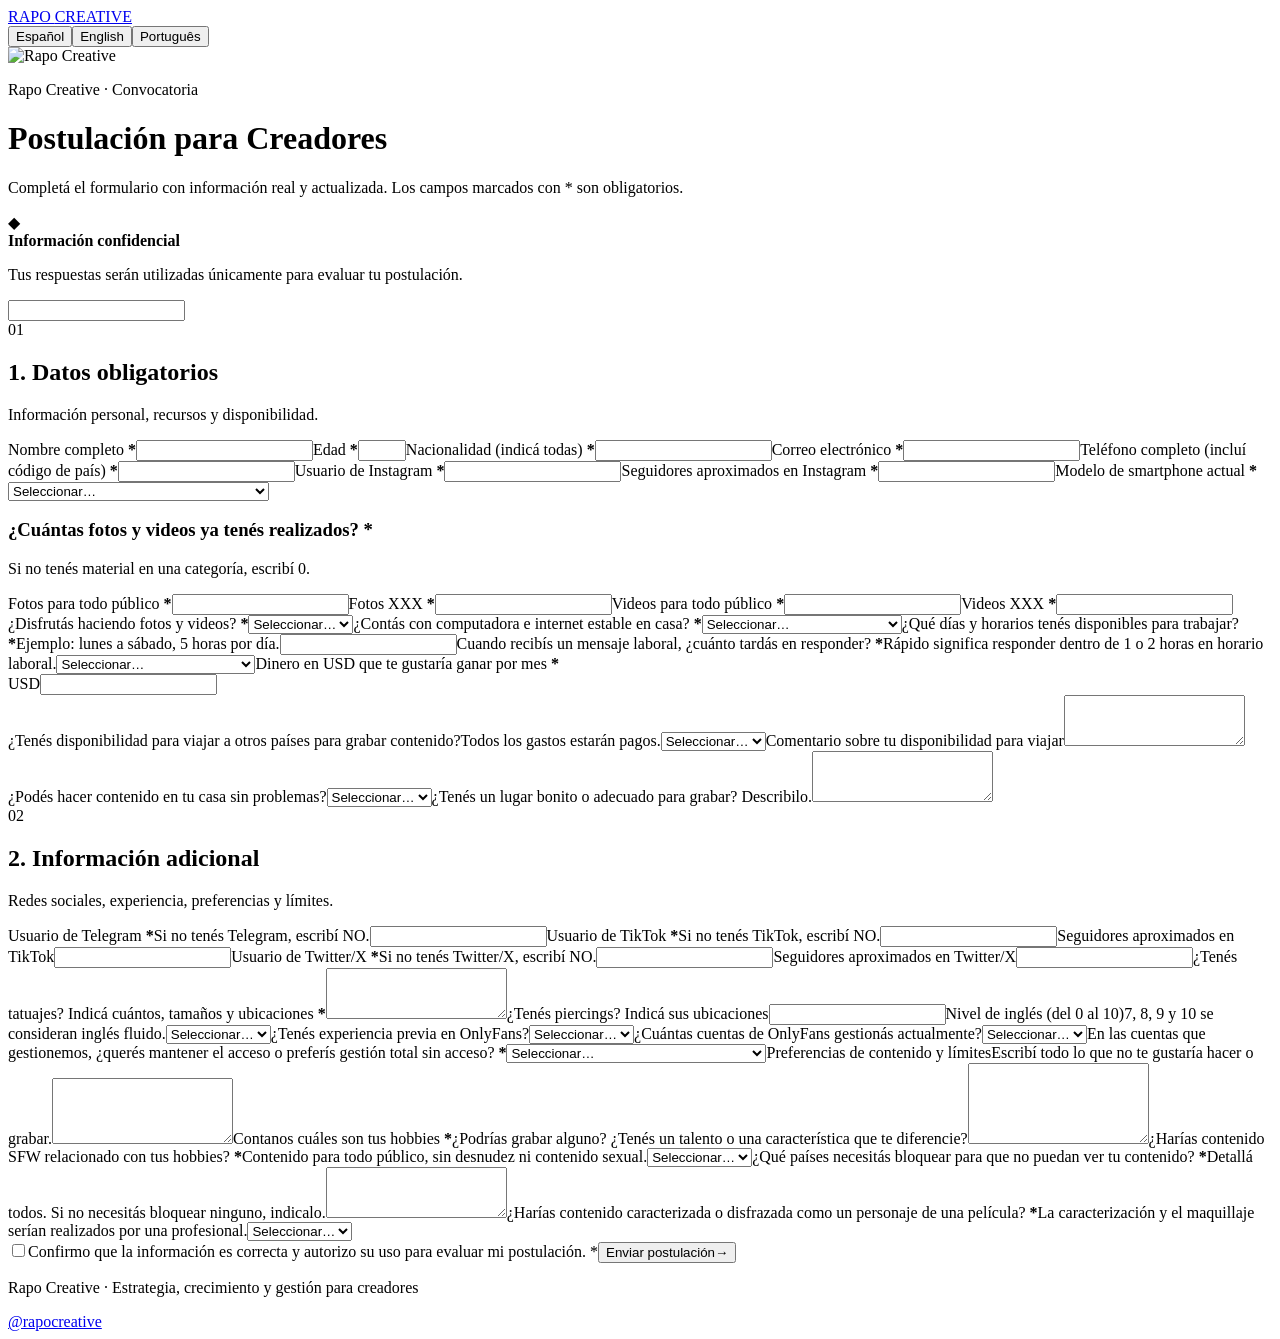
==== original-source.html @ a183f211 "Capture original form source" ====
<!DOCTYPE html><html lang="es"><head><meta charSet="utf-8"/><meta name="viewport" content="width=device-width, initial-scale=1"/><link rel="preload" as="image" href="/assets/rapo-creative-logo.png"/><link rel="stylesheet" href="/assets/index-D8FsfUHh.css" data-rsc-css-href="/assets/index-D8FsfUHh.css" data-precedence="vite-rsc/importer-resources"/><link rel="modulepreload" href="/assets/layout-segment-context-DmSmrq-c.js" crossorigin=""/><link rel="modulepreload" href="/assets/rolldown-runtime-S-ySWqyJ.js" crossorigin=""/><link rel="modulepreload" href="/assets/index-DpbpyHqc.js" crossorigin=""/><link rel="modulepreload" href="/assets/framework-CXnKph_e.js" crossorigin=""/><link rel="modulepreload" href="/assets/rapo-application-form-CdAP70Q3.js" crossorigin=""/><title>Rapo Creative — Formulario de postulación</title><meta name="description" content="Formulario de postulación para creadores de Rapo Creative."/><meta property="og:title" content="Rapo Creative — Postulación para Creadores"/><meta property="og:description" content="Completá tu postulación para trabajar con Rapo Creative."/><meta property="og:type" content="website"/><meta property="og:image" content="https://rapo-creative-formulario-2.tucenkiconstruccione.chatgpt.site/og.png"/><meta property="og:image:width" content="1731"/><meta property="og:image:height" content="909"/><meta property="og:image:alt" content="Rapo Creative — Postulación para Creadores"/><meta name="twitter:card" content="summary_large_image"/><meta name="twitter:title" content="Rapo Creative — Postulación para Creadores"/><meta name="twitter:description" content="Completá tu postulación para trabajar con Rapo Creative."/><meta name="twitter:image" content="https://rapo-creative-formulario-2.tucenkiconstruccione.chatgpt.site/og.png"/><link rel="shortcut icon" href="https://rapo-creative-formulario-2.tucenkiconstruccione.chatgpt.site/assets/rapo-creative-logo.png"/><link rel="icon" href="https://rapo-creative-formulario-2.tucenkiconstruccione.chatgpt.site/assets/rapo-creative-logo.png"/><script>self.__VINEXT_RSC_PARAMS__={}</script><script>self.__VINEXT_RSC_NAV__={"pathname":"/","searchParams":[]}</script><link rel="modulepreload" href="/assets/index-DpbpyHqc.js" />
</head><body class="antialiased"><main><header class="hero"><div class="hero__glow"></div><nav class="topbar"><a href="#formulario" class="brand-mini">RAPO <span>CREATIVE</span></a><div class="language-switcher"><button type="button" class="is-active">Español</button><button type="button" class="">English</button><button type="button" class="">Português</button></div></nav><div class="hero__content"><img src="/assets/rapo-creative-logo.png" alt="Rapo Creative" class="hero__logo"/><div><p class="eyebrow">Rapo Creative · Convocatoria</p><h1>Postulación para Creadores</h1><p class="hero__intro">Completá el formulario con información real y actualizada. Los campos marcados con * son obligatorios.</p></div></div></header><section class="form-shell" id="formulario"><aside class="privacy-note"><span>◆</span><div><strong>Información confidencial</strong><p>Tus respuestas serán utilizadas únicamente para evaluar tu postulación.</p></div></aside><form class="application-form"><input class="honeypot" tabindex="-1" autoComplete="off" name="website"/><section class="form-section"><div class="section-heading"><span>01</span><div><h2>1. Datos obligatorios</h2><p>Información personal, recursos y disponibilidad.</p></div></div><div class="field-grid"><label class="field"><span class="field__label">Nombre completo<b> *</b></span><input class="control" required="" autoComplete="name" name="Nombre"/></label><label class="field"><span class="field__label">Edad<b> *</b></span><input class="control" type="number" min="18" max="99" required="" name="Edad"/></label><label class="field"><span class="field__label">Nacionalidad (indicá todas)<b> *</b></span><input class="control" required="" name="Nacionalidad"/></label><label class="field"><span class="field__label">Correo electrónico<b> *</b></span><input class="control" type="email" required="" autoComplete="email" name="Email"/></label><label class="field"><span class="field__label">Teléfono completo (incluí código de país)<b> *</b></span><input class="control" type="tel" required="" autoComplete="tel" name="Telefono"/></label><label class="field"><span class="field__label">Usuario de Instagram<b> *</b></span><input class="control" required="" name="Instagram"/></label><label class="field"><span class="field__label">Seguidores aproximados en Instagram<b> *</b></span><input class="control" type="number" min="0" required="" name="Seguidores_Instagram"/></label><label class="field"><span class="field__label">Modelo de smartphone actual<b> *</b></span><select class="control" name="Modelo_Smartphone" required=""><option value="" selected="">Seleccionar…</option><option>iPhone 17 Pro Max</option><option>iPhone 17 Pro</option><option>iPhone 17 Plus</option><option>iPhone 17</option><option>iPhone 16 Pro Max</option><option>iPhone 16 Pro</option><option>iPhone 16 Plus</option><option>iPhone 16</option><option>iPhone 15 Pro Max</option><option>iPhone 15 Pro</option><option>iPhone 15 Plus</option><option>iPhone 15</option><option>iPhone 14 Pro Max</option><option>iPhone 14 Pro</option><option>iPhone 14 Plus</option><option>iPhone 14</option><option>iPhone 13 Pro Max</option><option>iPhone 13 Pro</option><option>iPhone 13</option><option>iPhone 12 Pro Max</option><option>iPhone 12 Pro</option><option>iPhone 12</option><option>iPhone 11 Pro Max</option><option>iPhone 11 Pro</option><option>iPhone 11</option><option>Samsung Galaxy S20 / S20+ / S20 Ultra</option><option>Samsung Galaxy S21 / S21+ / S21 Ultra</option><option>Samsung Galaxy S22 / S22+ / S22 Ultra</option><option>Samsung Galaxy S23 / S23+ / S23 Ultra</option><option>Samsung Galaxy S24 / S24+ / S24 Ultra</option><option>Xiaomi Mi 11 / 11T / Pro / Ultra</option><option>Xiaomi 12 / 12T / Pro / Ultra</option><option>Xiaomi 13 / 13T / Pro / Ultra</option><option>Xiaomi 14 / Pro / Ultra</option><option>Redmi Note 10 / 11 / 12 / 13 Series</option><option>Poco F3 / F4 / F5 / F6 Series</option><option value="Otros">Otros (especificar)</option></select></label></div><div class="subsection"><h3>¿Cuántas fotos y videos ya tenés realizados?<!-- --> *</h3><p>Si no tenés material en una categoría, escribí 0.</p><div class="count-grid"><label class="field"><span class="field__label">Fotos para todo público<b> *</b></span><input class="control" type="number" min="0" required="" name="Fotos_SFW"/></label><label class="field"><span class="field__label">Fotos XXX<b> *</b></span><input class="control" type="number" min="0" required="" name="Fotos_XXX"/></label><label class="field"><span class="field__label">Videos para todo público<b> *</b></span><input class="control" type="number" min="0" required="" name="Videos_SFW"/></label><label class="field"><span class="field__label">Videos XXX<b> *</b></span><input class="control" type="number" min="0" required="" name="Videos_XXX"/></label></div></div><div class="field-grid"><label class="field"><span class="field__label">¿Disfrutás haciendo fotos y videos?<b> *</b></span><select class="control" name="Disfruta_Fotos_Videos" required=""><option value="">Seleccionar…</option><option value="Si">Sí</option><option value="No">No</option></select></label><label class="field"><span class="field__label">¿Contás con computadora e internet estable en casa?<b> *</b></span><select class="control" name="PC_Internet" required=""><option value="">Seleccionar…</option><option value="Tengo solo Computadora">Tengo solo computadora</option><option value="Tengo solo Internet">Tengo solo internet</option><option value="Tengo ambos">Tengo computadora e internet</option></select></label><label class="field field--wide"><span class="field__label">¿Qué días y horarios tenés disponibles para trabajar?<b> *</b></span><span class="field__hint">Ejemplo: lunes a sábado, 5 horas por día.</span><input class="control" required="" name="Disponibilidad_Dias_Horarios"/></label><label class="field field--wide"><span class="field__label">Cuando recibís un mensaje laboral, ¿cuánto tardás en responder?<b> *</b></span><span class="field__hint">Rápido significa responder dentro de 1 o 2 horas en horario laboral.</span><select class="control" name="Velocidad_Respuesta_Laboral" required=""><option value="">Seleccionar…</option><option value="Rapido">Rápido, dentro de 1 o 2 horas</option><option value="Algunas horas">A veces tardo algunas horas</option><option value="Tardo bastante">Suelo tardar bastante</option></select></label><label class="field"><span class="field__label">Dinero en USD que te gustaría ganar por mes<b> *</b></span><div class="money-control"><span>USD</span><input type="number" min="0" required="" name="Dinero_Pretendido_USD"/></div></label><label class="field"><span class="field__label">¿Tenés disponibilidad para viajar a otros países para grabar contenido?</span><span class="field__hint">Todos los gastos estarán pagos.</span><select class="control" name="Puede_Viajar"><option value="">Seleccionar…</option><option value="Si">Sí</option><option value="No">No</option></select></label><label class="field field--wide"><span class="field__label">Comentario sobre tu disponibilidad para viajar</span><textarea class="control control--textarea" name="Comentario_Viaje" rows="3"></textarea></label><label class="field"><span class="field__label">¿Podés hacer contenido en tu casa sin problemas?</span><select class="control" name="Contenido_En_Casa"><option value="">Seleccionar…</option><option value="Si">Sí</option><option value="No">No</option></select></label><label class="field field--wide"><span class="field__label">¿Tenés un lugar bonito o adecuado para grabar? Describilo.</span><textarea class="control control--textarea" name="Lugar_Grabacion" rows="3"></textarea></label></div></section><section class="form-section"><div class="section-heading"><span>02</span><div><h2>2. Información adicional</h2><p>Redes sociales, experiencia, preferencias y límites.</p></div></div><div class="field-grid"><label class="field"><span class="field__label">Usuario de Telegram<b> *</b></span><span class="field__hint">Si no tenés Telegram, escribí NO.</span><input class="control" required="" name="Telegram"/></label><label class="field"><span class="field__label">Usuario de TikTok<b> *</b></span><span class="field__hint">Si no tenés TikTok, escribí NO.</span><input class="control" required="" name="TikTok"/></label><label class="field"><span class="field__label">Seguidores aproximados en TikTok</span><input class="control" type="number" min="0" name="Seguidores_TikTok"/></label><label class="field"><span class="field__label">Usuario de Twitter/X<b> *</b></span><span class="field__hint">Si no tenés Twitter/X, escribí NO.</span><input class="control" required="" name="Twitter"/></label><label class="field"><span class="field__label">Seguidores aproximados en Twitter/X</span><input class="control" type="number" min="0" name="Seguidores_X"/></label><label class="field field--wide"><span class="field__label">¿Tenés tatuajes? Indicá cuántos, tamaños y ubicaciones<b> *</b></span><textarea class="control control--textarea" name="Tatuajes" rows="3" required=""></textarea></label><label class="field"><span class="field__label">¿Tenés piercings? Indicá sus ubicaciones</span><input class="control" name="Piercings"/></label><label class="field"><span class="field__label">Nivel de inglés (del 0 al 10)</span><span class="field__hint">7, 8, 9 y 10 se consideran inglés fluido.</span><select class="control" name="Nivel_Ingles"><option value="">Seleccionar…</option><option value="0">0</option><option value="1">1</option><option value="2">2</option><option value="3">3</option><option value="4">4</option><option value="5">5</option><option value="6">6</option><option value="7">7</option><option value="8">8</option><option value="9">9</option><option value="10">10</option></select></label><label class="field"><span class="field__label">¿Tenés experiencia previa en OnlyFans?</span><select class="control" name="Experiencia_OF"><option value="" selected="">Seleccionar…</option><option value="Si">Sí</option><option value="No">No</option></select></label><label class="field"><span class="field__label">¿Cuántas cuentas de OnlyFans gestionás actualmente?</span><select class="control" name="Cuentas_OF_Gestionadas"><option value="" selected="">Seleccionar…</option><option value="0">0</option><option value="1">1</option><option value="2">2</option><option value="3">3</option></select></label><label class="field field--wide"><span class="field__label">En las cuentas que gestionemos, ¿querés mantener el acceso o preferís gestión total sin acceso?<b> *</b></span><select class="control" name="Acceso_Cuentas_OF" required=""><option value="">Seleccionar…</option><option value="Mantener acceso">Quiero mantener el acceso</option><option value="Gestion total sin acceso">Prefiero gestión total sin acceso para mí</option></select></label><label class="field field--wide"><span class="field__label">Preferencias de contenido y límites</span><span class="field__hint">Escribí todo lo que no te gustaría hacer o grabar.</span><textarea class="control control--textarea" name="Preferencias_Limites" rows="4"></textarea></label><label class="field field--wide"><span class="field__label">Contanos cuáles son tus hobbies<b> *</b></span><span class="field__hint">¿Podrías grabar alguno? ¿Tenés un talento o una característica que te diferencie?</span><textarea class="control control--textarea" name="Hobbies" rows="5" required=""></textarea></label><label class="field"><span class="field__label">¿Harías contenido SFW relacionado con tus hobbies?<b> *</b></span><span class="field__hint">Contenido para todo público, sin desnudez ni contenido sexual.</span><select class="control" name="Contenido_SFW_Hobbies" required=""><option value="">Seleccionar…</option><option value="Si">Sí</option><option value="No">No</option></select></label><label class="field field--wide"><span class="field__label">¿Qué países necesitás bloquear para que no puedan ver tu contenido?<b> *</b></span><span class="field__hint">Detallá todos. Si no necesitás bloquear ninguno, indicalo.</span><textarea class="control control--textarea" name="Paises_Bloqueo" rows="3" required=""></textarea></label><label class="field field--wide"><span class="field__label">¿Harías contenido caracterizada o disfrazada como un personaje de una película?<b> *</b></span><span class="field__hint">La caracterización y el maquillaje serían realizados por una profesional.</span><select class="control" name="Acepta_Caracterizacion" required=""><option value="">Seleccionar…</option><option value="Si">Sí</option><option value="No">No</option></select></label></div></section><label class="consent"><input type="checkbox" required="" name="Consentimiento" value="Si"/><span>Confirmo que la información es correcta y autorizo su uso para evaluar mi postulación.<!-- --> *</span></label><button class="submit-button" type="submit"><span>Enviar postulación</span><span>→</span></button></form></section><footer><p>Rapo Creative · Estrategia, crecimiento y gestión para creadores</p><a href="https://www.instagram.com/rapocreative/" target="_blank" rel="noreferrer">@rapocreative</a></footer></main><script id="_R_">import("/assets/index-DpbpyHqc.js")</script><script>(function(){function c(){var b=a.contentDocument||(a.contentWindow&&a.contentWindow.document);if(b){var d=b.createElement('script');d.innerHTML="window.__CF$cv$params={r:'a43494c7a9ce4833',t:'MTc5MDc4NTUwMQ=='};var a=document.createElement('script');a.src='/cdn-cgi/challenge-platform/scripts/jsd/main.js';document.getElementsByTagName('head')[0].appendChild(a);";b.getElementsByTagName('head')[0].appendChild(d)}}if(document.body){var a=document.createElement('iframe');a.height=1;a.width=1;a.style.position='absolute';a.style.top=0;a.style.left=0;a.style.border='none';a.style.visibility='hidden';document.body.appendChild(a);if('loading'!==document.readyState)c();else if(window.addEventListener)document.addEventListener('DOMContentLoaded',c);else{var e=document.onreadystatechange||function(){};document.onreadystatechange=function(b){e(b);'loading'!==document.readyState&&(document.onreadystatechange=e,c())}}}})();</script></body></html><script>self.__VINEXT_RSC_CHUNKS__=self.__VINEXT_RSC_CHUNKS__||[];self.__VINEXT_RSC_CHUNKS__.push("2:I[\"8c0f216c4604\",[],\"Children\",1]\n3:I[\"15c18cfaeeff\",[],\"LayoutSegmentProvider\",1]\n4:I[\"8c0f216c4604\",[],\"Slot\",1]\n5:I[\"593f344dc510\",[],\"RedirectBoundary\",1]\n:HL[\"/assets/index-D8FsfUHh.css\",\"style\"]\n")</script><script>self.__VINEXT_RSC_CHUNKS__=self.__VINEXT_RSC_CHUNKS__||[];self.__VINEXT_RSC_CHUNKS__.push("0:{\"__route\":\"route:/\",\"__interceptionContext\":null,\"__layoutIds\":[\"layout:/\"],\"__rootLayout\":\"/\",\"page:/\":\"$L1\",\"layout:/\":[[[[\"$\",\"link\",\"css:/assets/index-D8FsfUHh.css\",{\"rel\":\"stylesheet\",\"precedence\":\"vite-rsc/importer-resources\",\"href\":\"/assets/index-D8FsfUHh.css\",\"data-rsc-css-href\":\"/assets/index-D8FsfUHh.css\"}],\"$undefined\"],[\"$\",\"html\",null,{\"lang\":\"es\",\"children\":[\"$\",\"body\",null,{\"className\":\"antialiased\",\"children\":[\"$\",\"$L2\",null,{}]}]}]],null],\"route:/\":[[[\"$\",\"meta\",null,{\"charSet\":\"utf-8\"}],[[\"$\",\"title\",\"0\",{\"children\":\"Rapo Creative — Formulario de postulación\"}],[\"$\",\"meta\",\"1\",{\"name\":\"description\",\"content\":\"Formulario de postulación para creadores de Rapo Creative.\"}],[\"$\",\"meta\",\"2\",{\"property\":\"og:title\",\"content\":\"Rapo Creative — Postulación para Creadores\"}],[\"$\",\"meta\",\"3\",{\"property\":\"og:description\",\"content\":\"Completá tu postulación para trabajar con Rapo Creative.\"}],[\"$\",\"meta\",\"4\",{\"property\":\"og:type\",\"content\":\"website\"}],[\"$\",\"meta\",\"5\",{\"property\":\"og:image\",\"content\":\"https://rapo-creative-formulario-2.tucenkiconstruccione.chatgpt.site/og.png\"}],[\"$\",\"meta\",\"6\",{\"property\":\"og:image:width\",\"content\":\"1731\"}],[\"$\",\"meta\",\"7\",{\"property\":\"og:image:height\",\"content\":\"909\"}],[\"$\",\"meta\",\"8\",{\"property\":\"og:image:alt\",\"content\":\"Rapo Creative — Postulación para Creadores\"}],[\"$\",\"meta\",\"9\",{\"name\":\"twitter:card\",\"content\":\"summary_large_image\"}],[\"$\",\"meta\",\"10\",{\"name\":\"twitter:title\",\"content\":\"Rapo Creative — Postulación para Creadores\"}],[\"$\",\"meta\",\"11\",{\"name\":\"twitter:description\",\"content\":\"Completá tu postulación para trabajar con Rapo Creative.\"}],[\"$\",\"meta\",\"12\",{\"name\":\"twitter:image\",\"content\":\"https://rapo-creative-formulario-2.tucenkiconstruccione.chatgpt.site/og.png\"}],[\"$\",\"link\",\"13\",{\"rel\":\"shortcut icon\",\"href\":\"https://rapo-creative-formulario-2.tucenkiconstruccione.chatgpt.site/assets/rapo-creative-logo.png\"}],[\"$\",\"link\",\"14\",{\"rel\":\"icon\",\"href\":\"https://rapo-creative-formulario-2.tucenkiconstruccione.chatgpt.site/assets/rapo-creative-logo.png\"}]],[[\"$\",\"meta\",\"0\",{\"name\":\"viewport\",\"content\":\"width=device-width, initial-scale=1\"}]]],[\"$\",\"$L3\",null,{\"segmentMap\":{\"children\":[]},\"children\":[\"$\",\"$L4\",null,{\"id\":\"layout:/\",\"parallelSlots\":\"$undefined\",\"children\":[\"$\",\"$L5\",null,{\"children\":[\"$\",\"$L3\",null,{\"segmentMap\":{\"children\":[]},\"children\":[\"$\",\"$L4\",null,{\"id\":\"page:/\"}]}]}]}]}]],\"__layoutFlags\":{\"layout:/\":\"s\"},\"__artifactCompatibility\":{\"schemaVersion\":1,\"graphVersion\":\"app-route-graph:4uhn5s1wvoptc\",\"deploymentVersion\":\"45e7348b-f422-4329-b0f1-03eb46e44d82\",\"appElementsSchemaVersion\":1,\"rscPayloadSchemaVersion\":1,\"rootBoundaryId\":\"/\",\"renderEpoch\":null}}\n6:I[\"6f1a16c9bbfa\",[],\"default\",1]\n1:[\"$\",\"$L6\",null,{}]\n")</script><script>self.__VINEXT_RSC_DONE__=true</script>
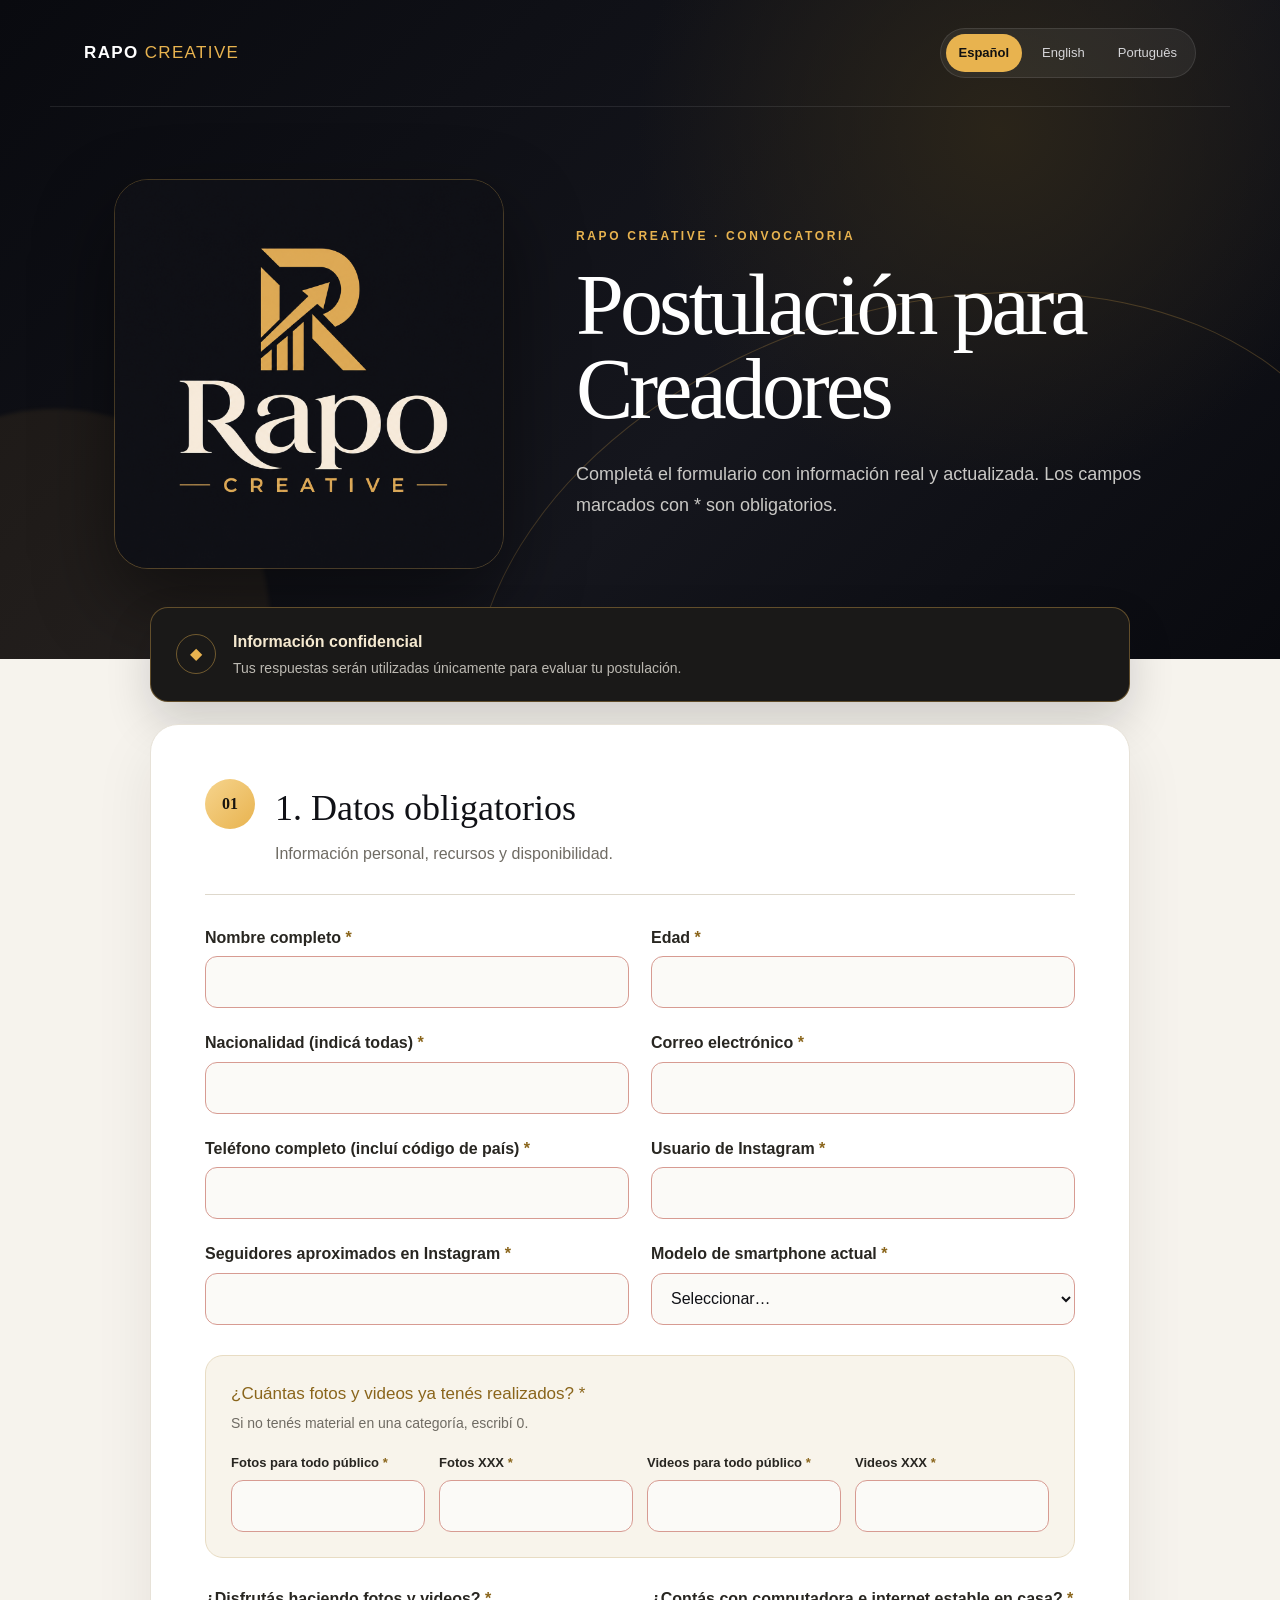
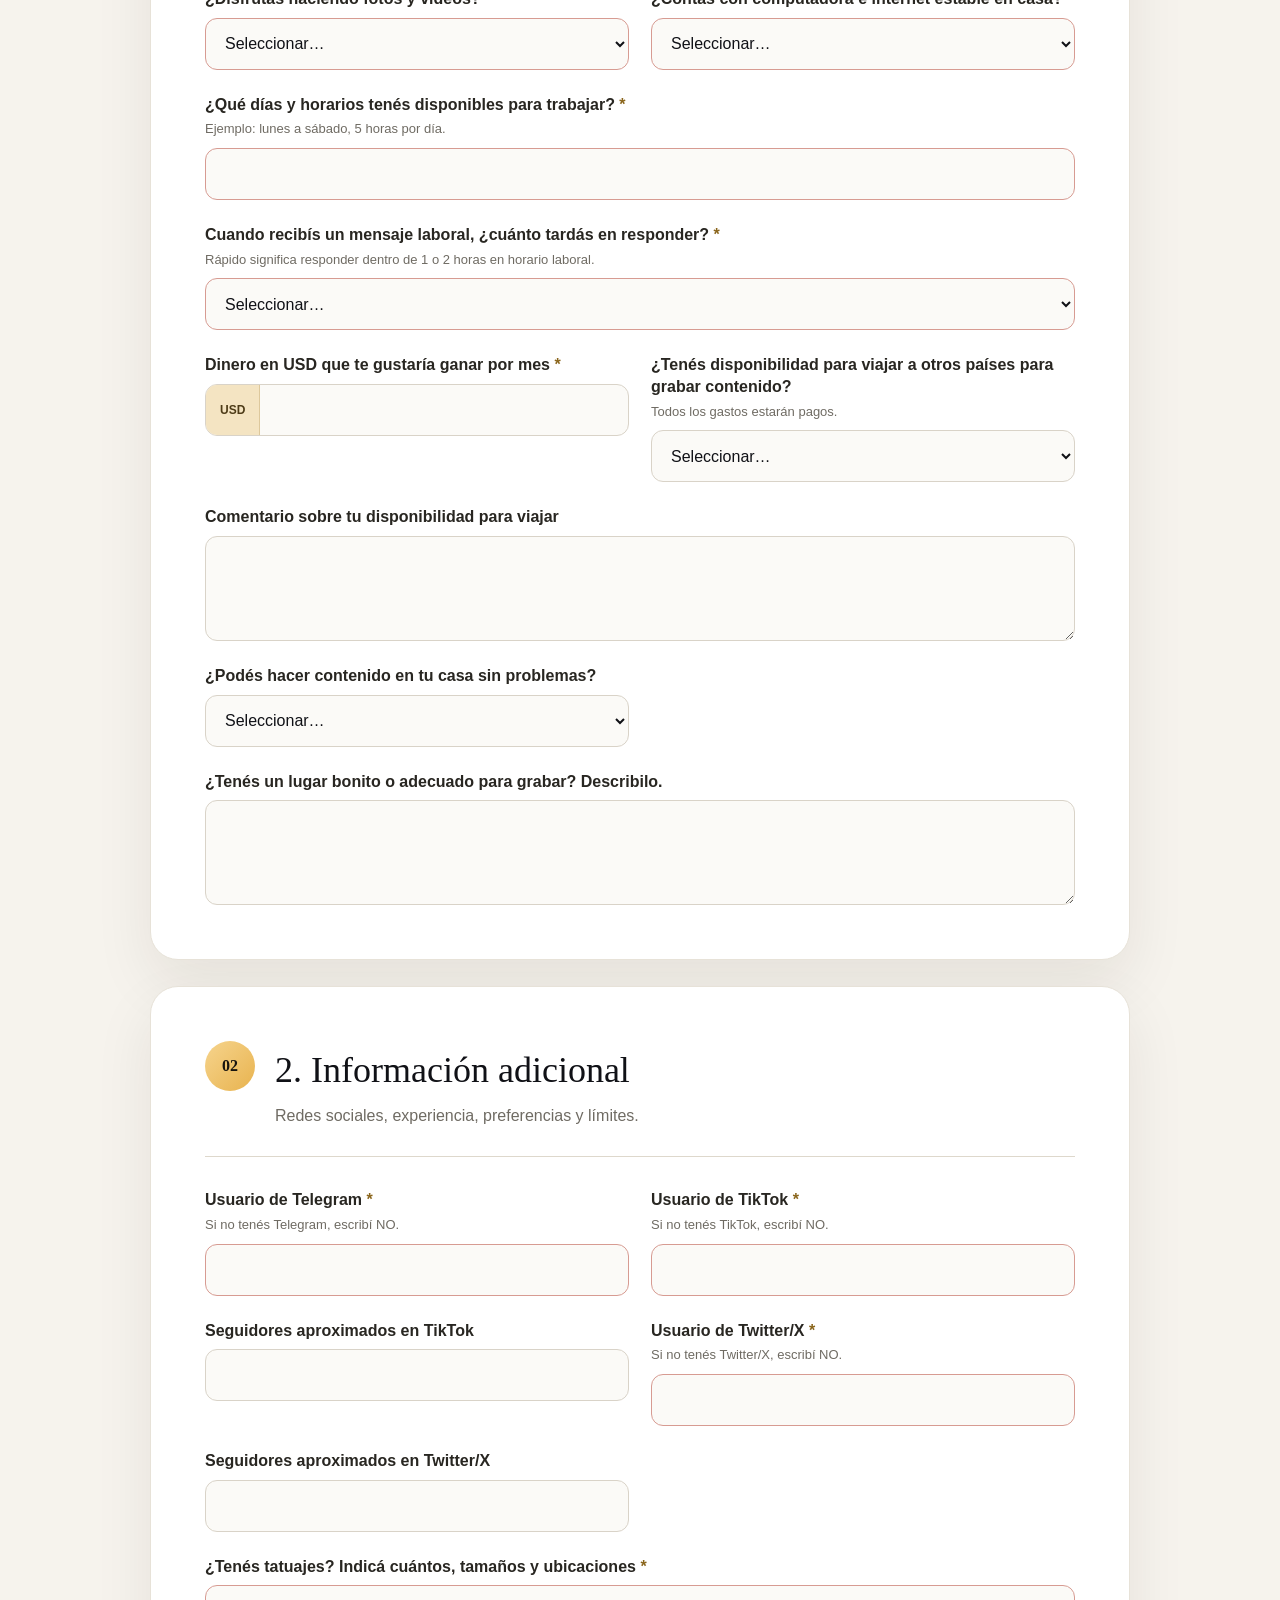
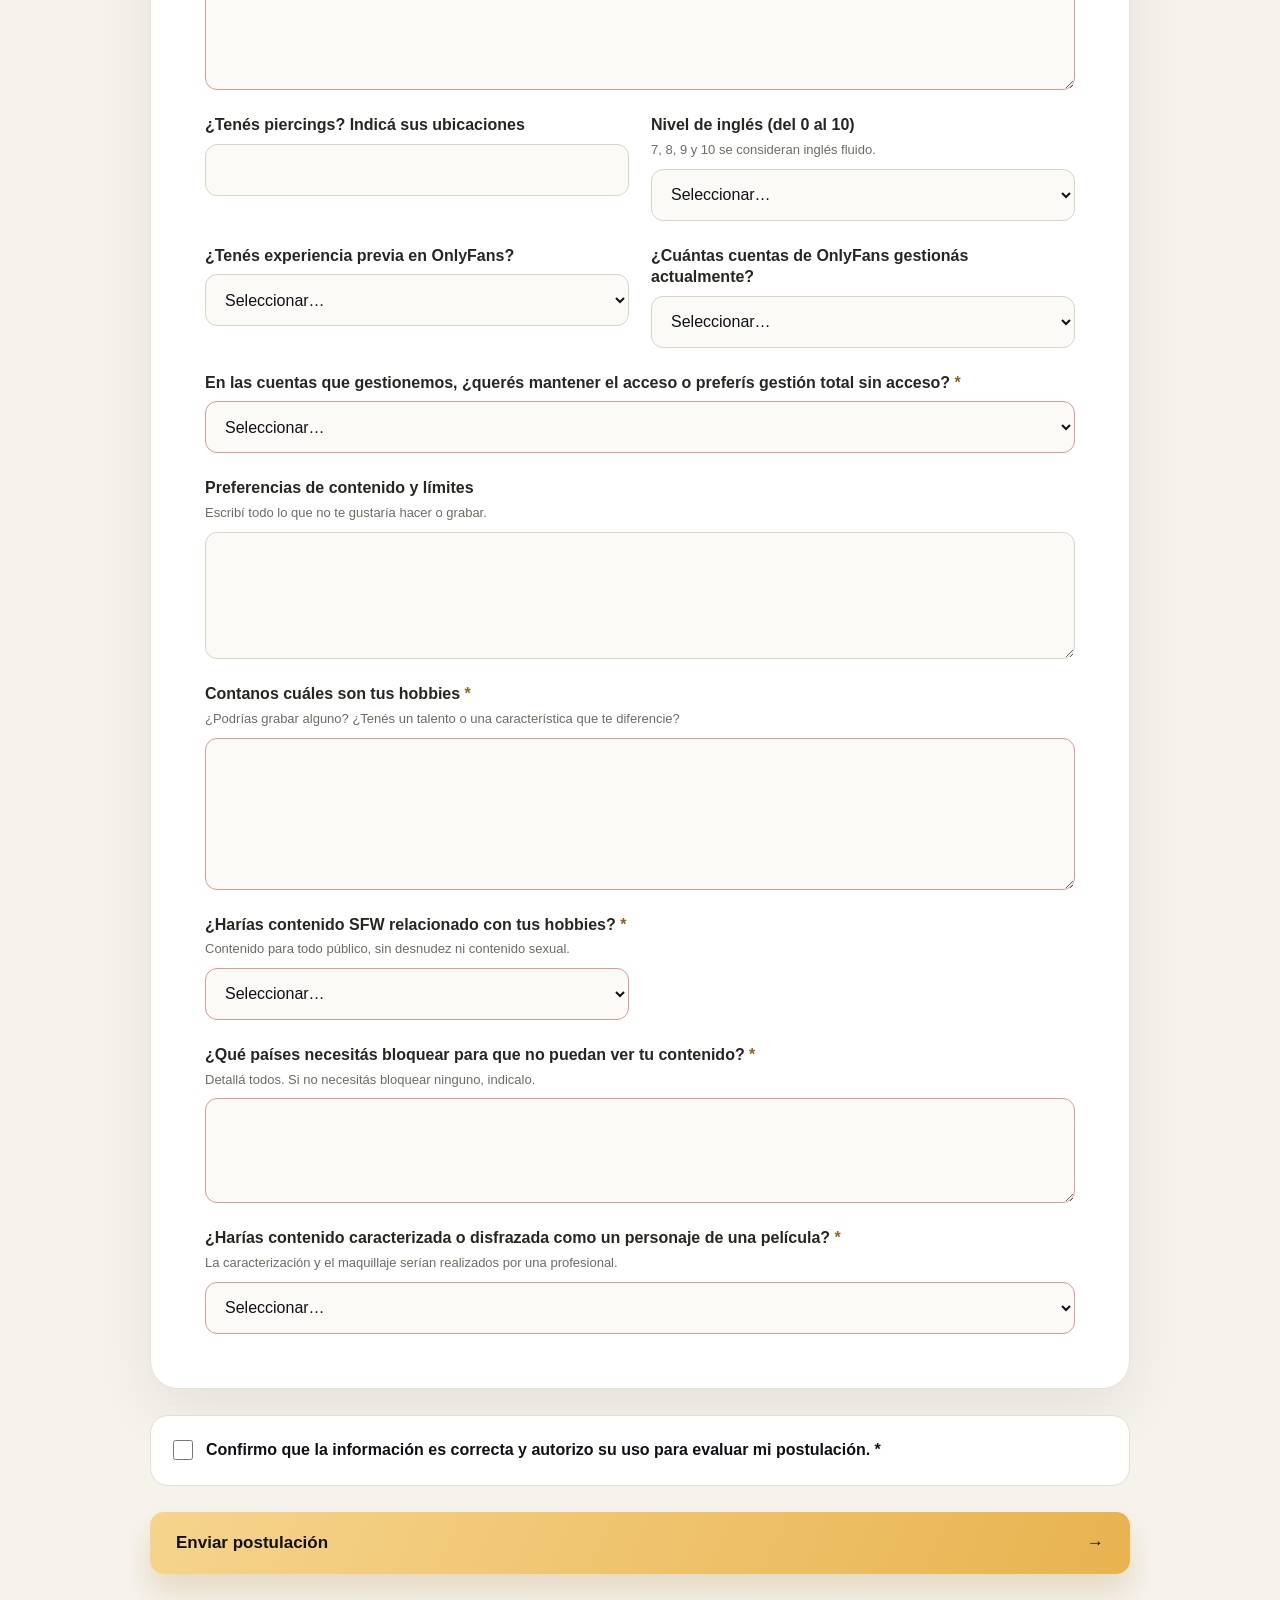
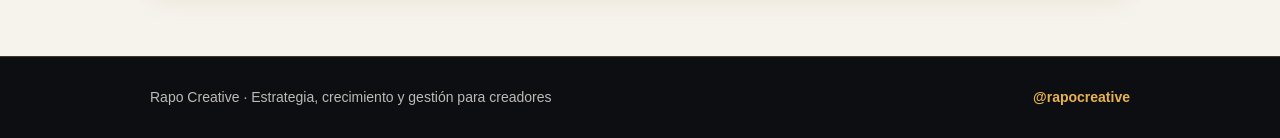
==== commit 546656c4: "Capture complete original form assets" ====
--- a/original-source.html
+++ b/original-source.html
@@ -1,2 +1,2 @@
 <!DOCTYPE html><html lang="es"><head><meta charSet="utf-8"/><meta name="viewport" content="width=device-width, initial-scale=1"/><link rel="preload" as="image" href="/assets/rapo-creative-logo.png"/><link rel="stylesheet" href="/assets/index-D8FsfUHh.css" data-rsc-css-href="/assets/index-D8FsfUHh.css" data-precedence="vite-rsc/importer-resources"/><link rel="modulepreload" href="/assets/layout-segment-context-DmSmrq-c.js" crossorigin=""/><link rel="modulepreload" href="/assets/rolldown-runtime-S-ySWqyJ.js" crossorigin=""/><link rel="modulepreload" href="/assets/index-DpbpyHqc.js" crossorigin=""/><link rel="modulepreload" href="/assets/framework-CXnKph_e.js" crossorigin=""/><link rel="modulepreload" href="/assets/rapo-application-form-CdAP70Q3.js" crossorigin=""/><title>Rapo Creative — Formulario de postulación</title><meta name="description" content="Formulario de postulación para creadores de Rapo Creative."/><meta property="og:title" content="Rapo Creative — Postulación para Creadores"/><meta property="og:description" content="Completá tu postulación para trabajar con Rapo Creative."/><meta property="og:type" content="website"/><meta property="og:image" content="https://rapo-creative-formulario-2.tucenkiconstruccione.chatgpt.site/og.png"/><meta property="og:image:width" content="1731"/><meta property="og:image:height" content="909"/><meta property="og:image:alt" content="Rapo Creative — Postulación para Creadores"/><meta name="twitter:card" content="summary_large_image"/><meta name="twitter:title" content="Rapo Creative — Postulación para Creadores"/><meta name="twitter:description" content="Completá tu postulación para trabajar con Rapo Creative."/><meta name="twitter:image" content="https://rapo-creative-formulario-2.tucenkiconstruccione.chatgpt.site/og.png"/><link rel="shortcut icon" href="https://rapo-creative-formulario-2.tucenkiconstruccione.chatgpt.site/assets/rapo-creative-logo.png"/><link rel="icon" href="https://rapo-creative-formulario-2.tucenkiconstruccione.chatgpt.site/assets/rapo-creative-logo.png"/><script>self.__VINEXT_RSC_PARAMS__={}</script><script>self.__VINEXT_RSC_NAV__={"pathname":"/","searchParams":[]}</script><link rel="modulepreload" href="/assets/index-DpbpyHqc.js" />
-</head><body class="antialiased"><main><header class="hero"><div class="hero__glow"></div><nav class="topbar"><a href="#formulario" class="brand-mini">RAPO <span>CREATIVE</span></a><div class="language-switcher"><button type="button" class="is-active">Español</button><button type="button" class="">English</button><button type="button" class="">Português</button></div></nav><div class="hero__content"><img src="/assets/rapo-creative-logo.png" alt="Rapo Creative" class="hero__logo"/><div><p class="eyebrow">Rapo Creative · Convocatoria</p><h1>Postulación para Creadores</h1><p class="hero__intro">Completá el formulario con información real y actualizada. Los campos marcados con * son obligatorios.</p></div></div></header><section class="form-shell" id="formulario"><aside class="privacy-note"><span>◆</span><div><strong>Información confidencial</strong><p>Tus respuestas serán utilizadas únicamente para evaluar tu postulación.</p></div></aside><form class="application-form"><input class="honeypot" tabindex="-1" autoComplete="off" name="website"/><section class="form-section"><div class="section-heading"><span>01</span><div><h2>1. Datos obligatorios</h2><p>Información personal, recursos y disponibilidad.</p></div></div><div class="field-grid"><label class="field"><span class="field__label">Nombre completo<b> *</b></span><input class="control" required="" autoComplete="name" name="Nombre"/></label><label class="field"><span class="field__label">Edad<b> *</b></span><input class="control" type="number" min="18" max="99" required="" name="Edad"/></label><label class="field"><span class="field__label">Nacionalidad (indicá todas)<b> *</b></span><input class="control" required="" name="Nacionalidad"/></label><label class="field"><span class="field__label">Correo electrónico<b> *</b></span><input class="control" type="email" required="" autoComplete="email" name="Email"/></label><label class="field"><span class="field__label">Teléfono completo (incluí código de país)<b> *</b></span><input class="control" type="tel" required="" autoComplete="tel" name="Telefono"/></label><label class="field"><span class="field__label">Usuario de Instagram<b> *</b></span><input class="control" required="" name="Instagram"/></label><label class="field"><span class="field__label">Seguidores aproximados en Instagram<b> *</b></span><input class="control" type="number" min="0" required="" name="Seguidores_Instagram"/></label><label class="field"><span class="field__label">Modelo de smartphone actual<b> *</b></span><select class="control" name="Modelo_Smartphone" required=""><option value="" selected="">Seleccionar…</option><option>iPhone 17 Pro Max</option><option>iPhone 17 Pro</option><option>iPhone 17 Plus</option><option>iPhone 17</option><option>iPhone 16 Pro Max</option><option>iPhone 16 Pro</option><option>iPhone 16 Plus</option><option>iPhone 16</option><option>iPhone 15 Pro Max</option><option>iPhone 15 Pro</option><option>iPhone 15 Plus</option><option>iPhone 15</option><option>iPhone 14 Pro Max</option><option>iPhone 14 Pro</option><option>iPhone 14 Plus</option><option>iPhone 14</option><option>iPhone 13 Pro Max</option><option>iPhone 13 Pro</option><option>iPhone 13</option><option>iPhone 12 Pro Max</option><option>iPhone 12 Pro</option><option>iPhone 12</option><option>iPhone 11 Pro Max</option><option>iPhone 11 Pro</option><option>iPhone 11</option><option>Samsung Galaxy S20 / S20+ / S20 Ultra</option><option>Samsung Galaxy S21 / S21+ / S21 Ultra</option><option>Samsung Galaxy S22 / S22+ / S22 Ultra</option><option>Samsung Galaxy S23 / S23+ / S23 Ultra</option><option>Samsung Galaxy S24 / S24+ / S24 Ultra</option><option>Xiaomi Mi 11 / 11T / Pro / Ultra</option><option>Xiaomi 12 / 12T / Pro / Ultra</option><option>Xiaomi 13 / 13T / Pro / Ultra</option><option>Xiaomi 14 / Pro / Ultra</option><option>Redmi Note 10 / 11 / 12 / 13 Series</option><option>Poco F3 / F4 / F5 / F6 Series</option><option value="Otros">Otros (especificar)</option></select></label></div><div class="subsection"><h3>¿Cuántas fotos y videos ya tenés realizados?<!-- --> *</h3><p>Si no tenés material en una categoría, escribí 0.</p><div class="count-grid"><label class="field"><span class="field__label">Fotos para todo público<b> *</b></span><input class="control" type="number" min="0" required="" name="Fotos_SFW"/></label><label class="field"><span class="field__label">Fotos XXX<b> *</b></span><input class="control" type="number" min="0" required="" name="Fotos_XXX"/></label><label class="field"><span class="field__label">Videos para todo público<b> *</b></span><input class="control" type="number" min="0" required="" name="Videos_SFW"/></label><label class="field"><span class="field__label">Videos XXX<b> *</b></span><input class="control" type="number" min="0" required="" name="Videos_XXX"/></label></div></div><div class="field-grid"><label class="field"><span class="field__label">¿Disfrutás haciendo fotos y videos?<b> *</b></span><select class="control" name="Disfruta_Fotos_Videos" required=""><option value="">Seleccionar…</option><option value="Si">Sí</option><option value="No">No</option></select></label><label class="field"><span class="field__label">¿Contás con computadora e internet estable en casa?<b> *</b></span><select class="control" name="PC_Internet" required=""><option value="">Seleccionar…</option><option value="Tengo solo Computadora">Tengo solo computadora</option><option value="Tengo solo Internet">Tengo solo internet</option><option value="Tengo ambos">Tengo computadora e internet</option></select></label><label class="field field--wide"><span class="field__label">¿Qué días y horarios tenés disponibles para trabajar?<b> *</b></span><span class="field__hint">Ejemplo: lunes a sábado, 5 horas por día.</span><input class="control" required="" name="Disponibilidad_Dias_Horarios"/></label><label class="field field--wide"><span class="field__label">Cuando recibís un mensaje laboral, ¿cuánto tardás en responder?<b> *</b></span><span class="field__hint">Rápido significa responder dentro de 1 o 2 horas en horario laboral.</span><select class="control" name="Velocidad_Respuesta_Laboral" required=""><option value="">Seleccionar…</option><option value="Rapido">Rápido, dentro de 1 o 2 horas</option><option value="Algunas horas">A veces tardo algunas horas</option><option value="Tardo bastante">Suelo tardar bastante</option></select></label><label class="field"><span class="field__label">Dinero en USD que te gustaría ganar por mes<b> *</b></span><div class="money-control"><span>USD</span><input type="number" min="0" required="" name="Dinero_Pretendido_USD"/></div></label><label class="field"><span class="field__label">¿Tenés disponibilidad para viajar a otros países para grabar contenido?</span><span class="field__hint">Todos los gastos estarán pagos.</span><select class="control" name="Puede_Viajar"><option value="">Seleccionar…</option><option value="Si">Sí</option><option value="No">No</option></select></label><label class="field field--wide"><span class="field__label">Comentario sobre tu disponibilidad para viajar</span><textarea class="control control--textarea" name="Comentario_Viaje" rows="3"></textarea></label><label class="field"><span class="field__label">¿Podés hacer contenido en tu casa sin problemas?</span><select class="control" name="Contenido_En_Casa"><option value="">Seleccionar…</option><option value="Si">Sí</option><option value="No">No</option></select></label><label class="field field--wide"><span class="field__label">¿Tenés un lugar bonito o adecuado para grabar? Describilo.</span><textarea class="control control--textarea" name="Lugar_Grabacion" rows="3"></textarea></label></div></section><section class="form-section"><div class="section-heading"><span>02</span><div><h2>2. Información adicional</h2><p>Redes sociales, experiencia, preferencias y límites.</p></div></div><div class="field-grid"><label class="field"><span class="field__label">Usuario de Telegram<b> *</b></span><span class="field__hint">Si no tenés Telegram, escribí NO.</span><input class="control" required="" name="Telegram"/></label><label class="field"><span class="field__label">Usuario de TikTok<b> *</b></span><span class="field__hint">Si no tenés TikTok, escribí NO.</span><input class="control" required="" name="TikTok"/></label><label class="field"><span class="field__label">Seguidores aproximados en TikTok</span><input class="control" type="number" min="0" name="Seguidores_TikTok"/></label><label class="field"><span class="field__label">Usuario de Twitter/X<b> *</b></span><span class="field__hint">Si no tenés Twitter/X, escribí NO.</span><input class="control" required="" name="Twitter"/></label><label class="field"><span class="field__label">Seguidores aproximados en Twitter/X</span><input class="control" type="number" min="0" name="Seguidores_X"/></label><label class="field field--wide"><span class="field__label">¿Tenés tatuajes? Indicá cuántos, tamaños y ubicaciones<b> *</b></span><textarea class="control control--textarea" name="Tatuajes" rows="3" required=""></textarea></label><label class="field"><span class="field__label">¿Tenés piercings? Indicá sus ubicaciones</span><input class="control" name="Piercings"/></label><label class="field"><span class="field__label">Nivel de inglés (del 0 al 10)</span><span class="field__hint">7, 8, 9 y 10 se consideran inglés fluido.</span><select class="control" name="Nivel_Ingles"><option value="">Seleccionar…</option><option value="0">0</option><option value="1">1</option><option value="2">2</option><option value="3">3</option><option value="4">4</option><option value="5">5</option><option value="6">6</option><option value="7">7</option><option value="8">8</option><option value="9">9</option><option value="10">10</option></select></label><label class="field"><span class="field__label">¿Tenés experiencia previa en OnlyFans?</span><select class="control" name="Experiencia_OF"><option value="" selected="">Seleccionar…</option><option value="Si">Sí</option><option value="No">No</option></select></label><label class="field"><span class="field__label">¿Cuántas cuentas de OnlyFans gestionás actualmente?</span><select class="control" name="Cuentas_OF_Gestionadas"><option value="" selected="">Seleccionar…</option><option value="0">0</option><option value="1">1</option><option value="2">2</option><option value="3">3</option></select></label><label class="field field--wide"><span class="field__label">En las cuentas que gestionemos, ¿querés mantener el acceso o preferís gestión total sin acceso?<b> *</b></span><select class="control" name="Acceso_Cuentas_OF" required=""><option value="">Seleccionar…</option><option value="Mantener acceso">Quiero mantener el acceso</option><option value="Gestion total sin acceso">Prefiero gestión total sin acceso para mí</option></select></label><label class="field field--wide"><span class="field__label">Preferencias de contenido y límites</span><span class="field__hint">Escribí todo lo que no te gustaría hacer o grabar.</span><textarea class="control control--textarea" name="Preferencias_Limites" rows="4"></textarea></label><label class="field field--wide"><span class="field__label">Contanos cuáles son tus hobbies<b> *</b></span><span class="field__hint">¿Podrías grabar alguno? ¿Tenés un talento o una característica que te diferencie?</span><textarea class="control control--textarea" name="Hobbies" rows="5" required=""></textarea></label><label class="field"><span class="field__label">¿Harías contenido SFW relacionado con tus hobbies?<b> *</b></span><span class="field__hint">Contenido para todo público, sin desnudez ni contenido sexual.</span><select class="control" name="Contenido_SFW_Hobbies" required=""><option value="">Seleccionar…</option><option value="Si">Sí</option><option value="No">No</option></select></label><label class="field field--wide"><span class="field__label">¿Qué países necesitás bloquear para que no puedan ver tu contenido?<b> *</b></span><span class="field__hint">Detallá todos. Si no necesitás bloquear ninguno, indicalo.</span><textarea class="control control--textarea" name="Paises_Bloqueo" rows="3" required=""></textarea></label><label class="field field--wide"><span class="field__label">¿Harías contenido caracterizada o disfrazada como un personaje de una película?<b> *</b></span><span class="field__hint">La caracterización y el maquillaje serían realizados por una profesional.</span><select class="control" name="Acepta_Caracterizacion" required=""><option value="">Seleccionar…</option><option value="Si">Sí</option><option value="No">No</option></select></label></div></section><label class="consent"><input type="checkbox" required="" name="Consentimiento" value="Si"/><span>Confirmo que la información es correcta y autorizo su uso para evaluar mi postulación.<!-- --> *</span></label><button class="submit-button" type="submit"><span>Enviar postulación</span><span>→</span></button></form></section><footer><p>Rapo Creative · Estrategia, crecimiento y gestión para creadores</p><a href="https://www.instagram.com/rapocreative/" target="_blank" rel="noreferrer">@rapocreative</a></footer></main><script id="_R_">import("/assets/index-DpbpyHqc.js")</script><script>(function(){function c(){var b=a.contentDocument||(a.contentWindow&&a.contentWindow.document);if(b){var d=b.createElement('script');d.innerHTML="window.__CF$cv$params={r:'a43494c7a9ce4833',t:'MTc5MDc4NTUwMQ=='};var a=document.createElement('script');a.src='/cdn-cgi/challenge-platform/scripts/jsd/main.js';document.getElementsByTagName('head')[0].appendChild(a);";b.getElementsByTagName('head')[0].appendChild(d)}}if(document.body){var a=document.createElement('iframe');a.height=1;a.width=1;a.style.position='absolute';a.style.top=0;a.style.left=0;a.style.border='none';a.style.visibility='hidden';document.body.appendChild(a);if('loading'!==document.readyState)c();else if(window.addEventListener)document.addEventListener('DOMContentLoaded',c);else{var e=document.onreadystatechange||function(){};document.onreadystatechange=function(b){e(b);'loading'!==document.readyState&&(document.onreadystatechange=e,c())}}}})();</script></body></html><script>self.__VINEXT_RSC_CHUNKS__=self.__VINEXT_RSC_CHUNKS__||[];self.__VINEXT_RSC_CHUNKS__.push("2:I[\"8c0f216c4604\",[],\"Children\",1]\n3:I[\"15c18cfaeeff\",[],\"LayoutSegmentProvider\",1]\n4:I[\"8c0f216c4604\",[],\"Slot\",1]\n5:I[\"593f344dc510\",[],\"RedirectBoundary\",1]\n:HL[\"/assets/index-D8FsfUHh.css\",\"style\"]\n")</script><script>self.__VINEXT_RSC_CHUNKS__=self.__VINEXT_RSC_CHUNKS__||[];self.__VINEXT_RSC_CHUNKS__.push("0:{\"__route\":\"route:/\",\"__interceptionContext\":null,\"__layoutIds\":[\"layout:/\"],\"__rootLayout\":\"/\",\"page:/\":\"$L1\",\"layout:/\":[[[[\"$\",\"link\",\"css:/assets/index-D8FsfUHh.css\",{\"rel\":\"stylesheet\",\"precedence\":\"vite-rsc/importer-resources\",\"href\":\"/assets/index-D8FsfUHh.css\",\"data-rsc-css-href\":\"/assets/index-D8FsfUHh.css\"}],\"$undefined\"],[\"$\",\"html\",null,{\"lang\":\"es\",\"children\":[\"$\",\"body\",null,{\"className\":\"antialiased\",\"children\":[\"$\",\"$L2\",null,{}]}]}]],null],\"route:/\":[[[\"$\",\"meta\",null,{\"charSet\":\"utf-8\"}],[[\"$\",\"title\",\"0\",{\"children\":\"Rapo Creative — Formulario de postulación\"}],[\"$\",\"meta\",\"1\",{\"name\":\"description\",\"content\":\"Formulario de postulación para creadores de Rapo Creative.\"}],[\"$\",\"meta\",\"2\",{\"property\":\"og:title\",\"content\":\"Rapo Creative — Postulación para Creadores\"}],[\"$\",\"meta\",\"3\",{\"property\":\"og:description\",\"content\":\"Completá tu postulación para trabajar con Rapo Creative.\"}],[\"$\",\"meta\",\"4\",{\"property\":\"og:type\",\"content\":\"website\"}],[\"$\",\"meta\",\"5\",{\"property\":\"og:image\",\"content\":\"https://rapo-creative-formulario-2.tucenkiconstruccione.chatgpt.site/og.png\"}],[\"$\",\"meta\",\"6\",{\"property\":\"og:image:width\",\"content\":\"1731\"}],[\"$\",\"meta\",\"7\",{\"property\":\"og:image:height\",\"content\":\"909\"}],[\"$\",\"meta\",\"8\",{\"property\":\"og:image:alt\",\"content\":\"Rapo Creative — Postulación para Creadores\"}],[\"$\",\"meta\",\"9\",{\"name\":\"twitter:card\",\"content\":\"summary_large_image\"}],[\"$\",\"meta\",\"10\",{\"name\":\"twitter:title\",\"content\":\"Rapo Creative — Postulación para Creadores\"}],[\"$\",\"meta\",\"11\",{\"name\":\"twitter:description\",\"content\":\"Completá tu postulación para trabajar con Rapo Creative.\"}],[\"$\",\"meta\",\"12\",{\"name\":\"twitter:image\",\"content\":\"https://rapo-creative-formulario-2.tucenkiconstruccione.chatgpt.site/og.png\"}],[\"$\",\"link\",\"13\",{\"rel\":\"shortcut icon\",\"href\":\"https://rapo-creative-formulario-2.tucenkiconstruccione.chatgpt.site/assets/rapo-creative-logo.png\"}],[\"$\",\"link\",\"14\",{\"rel\":\"icon\",\"href\":\"https://rapo-creative-formulario-2.tucenkiconstruccione.chatgpt.site/assets/rapo-creative-logo.png\"}]],[[\"$\",\"meta\",\"0\",{\"name\":\"viewport\",\"content\":\"width=device-width, initial-scale=1\"}]]],[\"$\",\"$L3\",null,{\"segmentMap\":{\"children\":[]},\"children\":[\"$\",\"$L4\",null,{\"id\":\"layout:/\",\"parallelSlots\":\"$undefined\",\"children\":[\"$\",\"$L5\",null,{\"children\":[\"$\",\"$L3\",null,{\"segmentMap\":{\"children\":[]},\"children\":[\"$\",\"$L4\",null,{\"id\":\"page:/\"}]}]}]}]}]],\"__layoutFlags\":{\"layout:/\":\"s\"},\"__artifactCompatibility\":{\"schemaVersion\":1,\"graphVersion\":\"app-route-graph:4uhn5s1wvoptc\",\"deploymentVersion\":\"45e7348b-f422-4329-b0f1-03eb46e44d82\",\"appElementsSchemaVersion\":1,\"rscPayloadSchemaVersion\":1,\"rootBoundaryId\":\"/\",\"renderEpoch\":null}}\n6:I[\"6f1a16c9bbfa\",[],\"default\",1]\n1:[\"$\",\"$L6\",null,{}]\n")</script><script>self.__VINEXT_RSC_DONE__=true</script>+</head><body class="antialiased"><main><header class="hero"><div class="hero__glow"></div><nav class="topbar"><a href="#formulario" class="brand-mini">RAPO <span>CREATIVE</span></a><div class="language-switcher"><button type="button" class="is-active">Español</button><button type="button" class="">English</button><button type="button" class="">Português</button></div></nav><div class="hero__content"><img src="/assets/rapo-creative-logo.png" alt="Rapo Creative" class="hero__logo"/><div><p class="eyebrow">Rapo Creative · Convocatoria</p><h1>Postulación para Creadores</h1><p class="hero__intro">Completá el formulario con información real y actualizada. Los campos marcados con * son obligatorios.</p></div></div></header><section class="form-shell" id="formulario"><aside class="privacy-note"><span>◆</span><div><strong>Información confidencial</strong><p>Tus respuestas serán utilizadas únicamente para evaluar tu postulación.</p></div></aside><form class="application-form"><input class="honeypot" tabindex="-1" autoComplete="off" name="website"/><section class="form-section"><div class="section-heading"><span>01</span><div><h2>1. Datos obligatorios</h2><p>Información personal, recursos y disponibilidad.</p></div></div><div class="field-grid"><label class="field"><span class="field__label">Nombre completo<b> *</b></span><input class="control" required="" autoComplete="name" name="Nombre"/></label><label class="field"><span class="field__label">Edad<b> *</b></span><input class="control" type="number" min="18" max="99" required="" name="Edad"/></label><label class="field"><span class="field__label">Nacionalidad (indicá todas)<b> *</b></span><input class="control" required="" name="Nacionalidad"/></label><label class="field"><span class="field__label">Correo electrónico<b> *</b></span><input class="control" type="email" required="" autoComplete="email" name="Email"/></label><label class="field"><span class="field__label">Teléfono completo (incluí código de país)<b> *</b></span><input class="control" type="tel" required="" autoComplete="tel" name="Telefono"/></label><label class="field"><span class="field__label">Usuario de Instagram<b> *</b></span><input class="control" required="" name="Instagram"/></label><label class="field"><span class="field__label">Seguidores aproximados en Instagram<b> *</b></span><input class="control" type="number" min="0" required="" name="Seguidores_Instagram"/></label><label class="field"><span class="field__label">Modelo de smartphone actual<b> *</b></span><select class="control" name="Modelo_Smartphone" required=""><option value="" selected="">Seleccionar…</option><option>iPhone 17 Pro Max</option><option>iPhone 17 Pro</option><option>iPhone 17 Plus</option><option>iPhone 17</option><option>iPhone 16 Pro Max</option><option>iPhone 16 Pro</option><option>iPhone 16 Plus</option><option>iPhone 16</option><option>iPhone 15 Pro Max</option><option>iPhone 15 Pro</option><option>iPhone 15 Plus</option><option>iPhone 15</option><option>iPhone 14 Pro Max</option><option>iPhone 14 Pro</option><option>iPhone 14 Plus</option><option>iPhone 14</option><option>iPhone 13 Pro Max</option><option>iPhone 13 Pro</option><option>iPhone 13</option><option>iPhone 12 Pro Max</option><option>iPhone 12 Pro</option><option>iPhone 12</option><option>iPhone 11 Pro Max</option><option>iPhone 11 Pro</option><option>iPhone 11</option><option>Samsung Galaxy S20 / S20+ / S20 Ultra</option><option>Samsung Galaxy S21 / S21+ / S21 Ultra</option><option>Samsung Galaxy S22 / S22+ / S22 Ultra</option><option>Samsung Galaxy S23 / S23+ / S23 Ultra</option><option>Samsung Galaxy S24 / S24+ / S24 Ultra</option><option>Xiaomi Mi 11 / 11T / Pro / Ultra</option><option>Xiaomi 12 / 12T / Pro / Ultra</option><option>Xiaomi 13 / 13T / Pro / Ultra</option><option>Xiaomi 14 / Pro / Ultra</option><option>Redmi Note 10 / 11 / 12 / 13 Series</option><option>Poco F3 / F4 / F5 / F6 Series</option><option value="Otros">Otros (especificar)</option></select></label></div><div class="subsection"><h3>¿Cuántas fotos y videos ya tenés realizados?<!-- --> *</h3><p>Si no tenés material en una categoría, escribí 0.</p><div class="count-grid"><label class="field"><span class="field__label">Fotos para todo público<b> *</b></span><input class="control" type="number" min="0" required="" name="Fotos_SFW"/></label><label class="field"><span class="field__label">Fotos XXX<b> *</b></span><input class="control" type="number" min="0" required="" name="Fotos_XXX"/></label><label class="field"><span class="field__label">Videos para todo público<b> *</b></span><input class="control" type="number" min="0" required="" name="Videos_SFW"/></label><label class="field"><span class="field__label">Videos XXX<b> *</b></span><input class="control" type="number" min="0" required="" name="Videos_XXX"/></label></div></div><div class="field-grid"><label class="field"><span class="field__label">¿Disfrutás haciendo fotos y videos?<b> *</b></span><select class="control" name="Disfruta_Fotos_Videos" required=""><option value="">Seleccionar…</option><option value="Si">Sí</option><option value="No">No</option></select></label><label class="field"><span class="field__label">¿Contás con computadora e internet estable en casa?<b> *</b></span><select class="control" name="PC_Internet" required=""><option value="">Seleccionar…</option><option value="Tengo solo Computadora">Tengo solo computadora</option><option value="Tengo solo Internet">Tengo solo internet</option><option value="Tengo ambos">Tengo computadora e internet</option></select></label><label class="field field--wide"><span class="field__label">¿Qué días y horarios tenés disponibles para trabajar?<b> *</b></span><span class="field__hint">Ejemplo: lunes a sábado, 5 horas por día.</span><input class="control" required="" name="Disponibilidad_Dias_Horarios"/></label><label class="field field--wide"><span class="field__label">Cuando recibís un mensaje laboral, ¿cuánto tardás en responder?<b> *</b></span><span class="field__hint">Rápido significa responder dentro de 1 o 2 horas en horario laboral.</span><select class="control" name="Velocidad_Respuesta_Laboral" required=""><option value="">Seleccionar…</option><option value="Rapido">Rápido, dentro de 1 o 2 horas</option><option value="Algunas horas">A veces tardo algunas horas</option><option value="Tardo bastante">Suelo tardar bastante</option></select></label><label class="field"><span class="field__label">Dinero en USD que te gustaría ganar por mes<b> *</b></span><div class="money-control"><span>USD</span><input type="number" min="0" required="" name="Dinero_Pretendido_USD"/></div></label><label class="field"><span class="field__label">¿Tenés disponibilidad para viajar a otros países para grabar contenido?</span><span class="field__hint">Todos los gastos estarán pagos.</span><select class="control" name="Puede_Viajar"><option value="">Seleccionar…</option><option value="Si">Sí</option><option value="No">No</option></select></label><label class="field field--wide"><span class="field__label">Comentario sobre tu disponibilidad para viajar</span><textarea class="control control--textarea" name="Comentario_Viaje" rows="3"></textarea></label><label class="field"><span class="field__label">¿Podés hacer contenido en tu casa sin problemas?</span><select class="control" name="Contenido_En_Casa"><option value="">Seleccionar…</option><option value="Si">Sí</option><option value="No">No</option></select></label><label class="field field--wide"><span class="field__label">¿Tenés un lugar bonito o adecuado para grabar? Describilo.</span><textarea class="control control--textarea" name="Lugar_Grabacion" rows="3"></textarea></label></div></section><section class="form-section"><div class="section-heading"><span>02</span><div><h2>2. Información adicional</h2><p>Redes sociales, experiencia, preferencias y límites.</p></div></div><div class="field-grid"><label class="field"><span class="field__label">Usuario de Telegram<b> *</b></span><span class="field__hint">Si no tenés Telegram, escribí NO.</span><input class="control" required="" name="Telegram"/></label><label class="field"><span class="field__label">Usuario de TikTok<b> *</b></span><span class="field__hint">Si no tenés TikTok, escribí NO.</span><input class="control" required="" name="TikTok"/></label><label class="field"><span class="field__label">Seguidores aproximados en TikTok</span><input class="control" type="number" min="0" name="Seguidores_TikTok"/></label><label class="field"><span class="field__label">Usuario de Twitter/X<b> *</b></span><span class="field__hint">Si no tenés Twitter/X, escribí NO.</span><input class="control" required="" name="Twitter"/></label><label class="field"><span class="field__label">Seguidores aproximados en Twitter/X</span><input class="control" type="number" min="0" name="Seguidores_X"/></label><label class="field field--wide"><span class="field__label">¿Tenés tatuajes? Indicá cuántos, tamaños y ubicaciones<b> *</b></span><textarea class="control control--textarea" name="Tatuajes" rows="3" required=""></textarea></label><label class="field"><span class="field__label">¿Tenés piercings? Indicá sus ubicaciones</span><input class="control" name="Piercings"/></label><label class="field"><span class="field__label">Nivel de inglés (del 0 al 10)</span><span class="field__hint">7, 8, 9 y 10 se consideran inglés fluido.</span><select class="control" name="Nivel_Ingles"><option value="">Seleccionar…</option><option value="0">0</option><option value="1">1</option><option value="2">2</option><option value="3">3</option><option value="4">4</option><option value="5">5</option><option value="6">6</option><option value="7">7</option><option value="8">8</option><option value="9">9</option><option value="10">10</option></select></label><label class="field"><span class="field__label">¿Tenés experiencia previa en OnlyFans?</span><select class="control" name="Experiencia_OF"><option value="" selected="">Seleccionar…</option><option value="Si">Sí</option><option value="No">No</option></select></label><label class="field"><span class="field__label">¿Cuántas cuentas de OnlyFans gestionás actualmente?</span><select class="control" name="Cuentas_OF_Gestionadas"><option value="" selected="">Seleccionar…</option><option value="0">0</option><option value="1">1</option><option value="2">2</option><option value="3">3</option></select></label><label class="field field--wide"><span class="field__label">En las cuentas que gestionemos, ¿querés mantener el acceso o preferís gestión total sin acceso?<b> *</b></span><select class="control" name="Acceso_Cuentas_OF" required=""><option value="">Seleccionar…</option><option value="Mantener acceso">Quiero mantener el acceso</option><option value="Gestion total sin acceso">Prefiero gestión total sin acceso para mí</option></select></label><label class="field field--wide"><span class="field__label">Preferencias de contenido y límites</span><span class="field__hint">Escribí todo lo que no te gustaría hacer o grabar.</span><textarea class="control control--textarea" name="Preferencias_Limites" rows="4"></textarea></label><label class="field field--wide"><span class="field__label">Contanos cuáles son tus hobbies<b> *</b></span><span class="field__hint">¿Podrías grabar alguno? ¿Tenés un talento o una característica que te diferencie?</span><textarea class="control control--textarea" name="Hobbies" rows="5" required=""></textarea></label><label class="field"><span class="field__label">¿Harías contenido SFW relacionado con tus hobbies?<b> *</b></span><span class="field__hint">Contenido para todo público, sin desnudez ni contenido sexual.</span><select class="control" name="Contenido_SFW_Hobbies" required=""><option value="">Seleccionar…</option><option value="Si">Sí</option><option value="No">No</option></select></label><label class="field field--wide"><span class="field__label">¿Qué países necesitás bloquear para que no puedan ver tu contenido?<b> *</b></span><span class="field__hint">Detallá todos. Si no necesitás bloquear ninguno, indicalo.</span><textarea class="control control--textarea" name="Paises_Bloqueo" rows="3" required=""></textarea></label><label class="field field--wide"><span class="field__label">¿Harías contenido caracterizada o disfrazada como un personaje de una película?<b> *</b></span><span class="field__hint">La caracterización y el maquillaje serían realizados por una profesional.</span><select class="control" name="Acepta_Caracterizacion" required=""><option value="">Seleccionar…</option><option value="Si">Sí</option><option value="No">No</option></select></label></div></section><label class="consent"><input type="checkbox" required="" name="Consentimiento" value="Si"/><span>Confirmo que la información es correcta y autorizo su uso para evaluar mi postulación.<!-- --> *</span></label><button class="submit-button" type="submit"><span>Enviar postulación</span><span>→</span></button></form></section><footer><p>Rapo Creative · Estrategia, crecimiento y gestión para creadores</p><a href="https://www.instagram.com/rapocreative/" target="_blank" rel="noreferrer">@rapocreative</a></footer></main><script id="_R_">import("/assets/index-DpbpyHqc.js")</script><script>(function(){function c(){var b=a.contentDocument||(a.contentWindow&&a.contentWindow.document);if(b){var d=b.createElement('script');d.innerHTML="window.__CF$cv$params={r:'a43497c2ab88b5f2',t:'MTc5MDc4NTYyMw=='};var a=document.createElement('script');a.src='/cdn-cgi/challenge-platform/scripts/jsd/main.js';document.getElementsByTagName('head')[0].appendChild(a);";b.getElementsByTagName('head')[0].appendChild(d)}}if(document.body){var a=document.createElement('iframe');a.height=1;a.width=1;a.style.position='absolute';a.style.top=0;a.style.left=0;a.style.border='none';a.style.visibility='hidden';document.body.appendChild(a);if('loading'!==document.readyState)c();else if(window.addEventListener)document.addEventListener('DOMContentLoaded',c);else{var e=document.onreadystatechange||function(){};document.onreadystatechange=function(b){e(b);'loading'!==document.readyState&&(document.onreadystatechange=e,c())}}}})();</script></body></html><script>self.__VINEXT_RSC_CHUNKS__=self.__VINEXT_RSC_CHUNKS__||[];self.__VINEXT_RSC_CHUNKS__.push("2:I[\"8c0f216c4604\",[],\"Children\",1]\n3:I[\"15c18cfaeeff\",[],\"LayoutSegmentProvider\",1]\n4:I[\"8c0f216c4604\",[],\"Slot\",1]\n5:I[\"593f344dc510\",[],\"RedirectBoundary\",1]\n:HL[\"/assets/index-D8FsfUHh.css\",\"style\"]\n")</script><script>self.__VINEXT_RSC_CHUNKS__=self.__VINEXT_RSC_CHUNKS__||[];self.__VINEXT_RSC_CHUNKS__.push("0:{\"__route\":\"route:/\",\"__interceptionContext\":null,\"__layoutIds\":[\"layout:/\"],\"__rootLayout\":\"/\",\"page:/\":\"$L1\",\"layout:/\":[[[[\"$\",\"link\",\"css:/assets/index-D8FsfUHh.css\",{\"rel\":\"stylesheet\",\"precedence\":\"vite-rsc/importer-resources\",\"href\":\"/assets/index-D8FsfUHh.css\",\"data-rsc-css-href\":\"/assets/index-D8FsfUHh.css\"}],\"$undefined\"],[\"$\",\"html\",null,{\"lang\":\"es\",\"children\":[\"$\",\"body\",null,{\"className\":\"antialiased\",\"children\":[\"$\",\"$L2\",null,{}]}]}]],null],\"route:/\":[[[\"$\",\"meta\",null,{\"charSet\":\"utf-8\"}],[[\"$\",\"title\",\"0\",{\"children\":\"Rapo Creative — Formulario de postulación\"}],[\"$\",\"meta\",\"1\",{\"name\":\"description\",\"content\":\"Formulario de postulación para creadores de Rapo Creative.\"}],[\"$\",\"meta\",\"2\",{\"property\":\"og:title\",\"content\":\"Rapo Creative — Postulación para Creadores\"}],[\"$\",\"meta\",\"3\",{\"property\":\"og:description\",\"content\":\"Completá tu postulación para trabajar con Rapo Creative.\"}],[\"$\",\"meta\",\"4\",{\"property\":\"og:type\",\"content\":\"website\"}],[\"$\",\"meta\",\"5\",{\"property\":\"og:image\",\"content\":\"https://rapo-creative-formulario-2.tucenkiconstruccione.chatgpt.site/og.png\"}],[\"$\",\"meta\",\"6\",{\"property\":\"og:image:width\",\"content\":\"1731\"}],[\"$\",\"meta\",\"7\",{\"property\":\"og:image:height\",\"content\":\"909\"}],[\"$\",\"meta\",\"8\",{\"property\":\"og:image:alt\",\"content\":\"Rapo Creative — Postulación para Creadores\"}],[\"$\",\"meta\",\"9\",{\"name\":\"twitter:card\",\"content\":\"summary_large_image\"}],[\"$\",\"meta\",\"10\",{\"name\":\"twitter:title\",\"content\":\"Rapo Creative — Postulación para Creadores\"}],[\"$\",\"meta\",\"11\",{\"name\":\"twitter:description\",\"content\":\"Completá tu postulación para trabajar con Rapo Creative.\"}],[\"$\",\"meta\",\"12\",{\"name\":\"twitter:image\",\"content\":\"https://rapo-creative-formulario-2.tucenkiconstruccione.chatgpt.site/og.png\"}],[\"$\",\"link\",\"13\",{\"rel\":\"shortcut icon\",\"href\":\"https://rapo-creative-formulario-2.tucenkiconstruccione.chatgpt.site/assets/rapo-creative-logo.png\"}],[\"$\",\"link\",\"14\",{\"rel\":\"icon\",\"href\":\"https://rapo-creative-formulario-2.tucenkiconstruccione.chatgpt.site/assets/rapo-creative-logo.png\"}]],[[\"$\",\"meta\",\"0\",{\"name\":\"viewport\",\"content\":\"width=device-width, initial-scale=1\"}]]],[\"$\",\"$L3\",null,{\"segmentMap\":{\"children\":[]},\"children\":[\"$\",\"$L4\",null,{\"id\":\"layout:/\",\"parallelSlots\":\"$undefined\",\"children\":[\"$\",\"$L5\",null,{\"children\":[\"$\",\"$L3\",null,{\"segmentMap\":{\"children\":[]},\"children\":[\"$\",\"$L4\",null,{\"id\":\"page:/\"}]}]}]}]}]],\"__layoutFlags\":{\"layout:/\":\"s\"},\"__artifactCompatibility\":{\"schemaVersion\":1,\"graphVersion\":\"app-route-graph:4uhn5s1wvoptc\",\"deploymentVersion\":\"45e7348b-f422-4329-b0f1-03eb46e44d82\",\"appElementsSchemaVersion\":1,\"rscPayloadSchemaVersion\":1,\"rootBoundaryId\":\"/\",\"renderEpoch\":null}}\n6:I[\"6f1a16c9bbfa\",[],\"default\",1]\n1:[\"$\",\"$L6\",null,{}]\n")</script><script>self.__VINEXT_RSC_DONE__=true</script>
--- a/assets/index-D8FsfUHh.css
+++ b/assets/index-D8FsfUHh.css
@@ -0,0 +1,2 @@
+/*! tailwindcss v4.2.1 | MIT License | https://tailwindcss.com */
+@layer theme{:root,:host{--font-sans:ui-sans-serif, system-ui, sans-serif, "Apple Color Emoji", "Segoe UI Emoji", "Segoe UI Symbol", "Noto Color Emoji";--font-mono:ui-monospace, SFMono-Regular, Menlo, Monaco, Consolas, "Liberation Mono", "Courier New", monospace;--spacing:.25rem;--default-font-family:var(--font-sans);--default-mono-font-family:var(--font-mono)}}@layer base{*,:after,:before,::backdrop{box-sizing:border-box;border:0 solid;margin:0;padding:0}::file-selector-button{box-sizing:border-box;border:0 solid;margin:0;padding:0}html,:host{-webkit-text-size-adjust:100%;tab-size:4;line-height:1.5;font-family:var(--default-font-family,ui-sans-serif, system-ui, sans-serif, "Apple Color Emoji", "Segoe UI Emoji", "Segoe UI Symbol", "Noto Color Emoji");font-feature-settings:var(--default-font-feature-settings,normal);font-variation-settings:var(--default-font-variation-settings,normal);-webkit-tap-highlight-color:transparent}hr{height:0;color:inherit;border-top-width:1px}abbr:where([title]){-webkit-text-decoration:underline dotted;text-decoration:underline dotted}h1,h2,h3,h4,h5,h6{font-size:inherit;font-weight:inherit}a{color:inherit;-webkit-text-decoration:inherit;-webkit-text-decoration:inherit;-webkit-text-decoration:inherit;-webkit-text-decoration:inherit;text-decoration:inherit}b,strong{font-weight:bolder}code,kbd,samp,pre{font-family:var(--default-mono-font-family,ui-monospace, SFMono-Regular, Menlo, Monaco, Consolas, "Liberation Mono", "Courier New", monospace);font-feature-settings:var(--default-mono-font-feature-settings,normal);font-variation-settings:var(--default-mono-font-variation-settings,normal);font-size:1em}small{font-size:80%}sub,sup{vertical-align:baseline;font-size:75%;line-height:0;position:relative}sub{bottom:-.25em}sup{top:-.5em}table{text-indent:0;border-color:inherit;border-collapse:collapse}:-moz-focusring{outline:auto}progress{vertical-align:baseline}summary{display:list-item}ol,ul,menu{list-style:none}img,svg,video,canvas,audio,iframe,embed,object{vertical-align:middle;display:block}img,video{max-width:100%;height:auto}button,input,select,optgroup,textarea{font:inherit;font-feature-settings:inherit;font-variation-settings:inherit;letter-spacing:inherit;color:inherit;opacity:1;background-color:#0000;border-radius:0}::file-selector-button{font:inherit;font-feature-settings:inherit;font-variation-settings:inherit;letter-spacing:inherit;color:inherit;opacity:1;background-color:#0000;border-radius:0}:where(select:is([multiple],[size])) optgroup{font-weight:bolder}:where(select:is([multiple],[size])) optgroup option{padding-inline-start:20px}::file-selector-button{margin-inline-end:4px}::placeholder{opacity:1}@supports (not ((-webkit-appearance:-apple-pay-button))) or (contain-intrinsic-size:1px){::placeholder{color:currentColor}@supports (color:color-mix(in lab, red, red)){::placeholder{color:color-mix(in oklab, currentcolor 50%, transparent)}}}textarea{resize:vertical}::-webkit-search-decoration{-webkit-appearance:none}::-webkit-date-and-time-value{min-height:1lh;text-align:inherit}::-webkit-datetime-edit{display:inline-flex}::-webkit-datetime-edit-fields-wrapper{padding:0}::-webkit-datetime-edit{padding-block:0}::-webkit-datetime-edit-year-field{padding-block:0}::-webkit-datetime-edit-month-field{padding-block:0}::-webkit-datetime-edit-day-field{padding-block:0}::-webkit-datetime-edit-hour-field{padding-block:0}::-webkit-datetime-edit-minute-field{padding-block:0}::-webkit-datetime-edit-second-field{padding-block:0}::-webkit-datetime-edit-millisecond-field{padding-block:0}::-webkit-datetime-edit-meridiem-field{padding-block:0}::-webkit-calendar-picker-indicator{line-height:1}:-moz-ui-invalid{box-shadow:none}button,input:where([type=button],[type=reset],[type=submit]){appearance:button}::file-selector-button{appearance:button}::-webkit-inner-spin-button{height:auto}::-webkit-outer-spin-button{height:auto}[hidden]:where(:not([hidden=until-found])){display:none!important}}@layer components;@layer utilities{.visible{visibility:visible}.relative{position:relative}.start{inset-inline-start:var(--spacing)}.block{display:block}.table{display:table}.antialiased{-webkit-font-smoothing:antialiased;-moz-osx-font-smoothing:grayscale}}:root{--ink:#101116;--ink-soft:#1a1b22;--gold:#e8b34f;--gold-light:#f6d48d;--paper:#f6f3ed;--white:#fff;--muted:#6f6b63;--line:#ded8cc;--danger:#b42318}*{box-sizing:border-box}html{scroll-behavior:smooth}body{background:var(--paper);color:var(--ink);margin:0;font-family:Arial,Helvetica,sans-serif}button,input,select,textarea{font:inherit}button,select{cursor:pointer}a{color:inherit}.hero{color:#fff;background:radial-gradient(circle at 78% 20%,#2a2419 0,#0000 32%),linear-gradient(135deg,#090a0f 0%,#15161d 58%,#090a0f 100%);min-height:650px;position:relative;overflow:hidden}.hero:after{content:"";border:1px solid #e8b34f3b;border-radius:50%;height:640px;position:absolute;inset:auto -8% -44% 36%;transform:rotate(-18deg)}.hero__glow{filter:blur(2px);background:#e8b34f14;border-radius:50%;width:430px;height:430px;position:absolute;bottom:-180px;left:-160px}.topbar{z-index:2;border-bottom:1px solid #ffffff17;justify-content:space-between;align-items:center;max-width:1180px;margin:0 auto;padding:28px 34px;display:flex;position:relative}.brand-mini{letter-spacing:.08em;font-size:17px;font-weight:800;text-decoration:none}.brand-mini span{color:var(--gold);font-weight:500}.language-switcher{background:#ffffff0f;border:1px solid #ffffff1a;border-radius:999px;gap:7px;padding:5px;display:flex}.language-switcher button{color:#d5d5d8;background:0 0;border:0;border-radius:999px;padding:9px 13px;font-size:13px}.language-switcher button.is-active{color:#111;background:var(--gold);font-weight:700}.hero__content{z-index:1;grid-template-columns:minmax(250px,390px) 1fr;align-items:center;gap:72px;max-width:1120px;margin:0 auto;padding:72px 34px 90px;display:grid;position:relative}.hero__logo{aspect-ratio:1;object-fit:cover;border:1px solid #e8b34f40;border-radius:34px;width:100%;box-shadow:0 32px 80px #0000007a}.eyebrow{color:var(--gold);text-transform:uppercase;letter-spacing:.22em;margin:0 0 18px;font-size:12px;font-weight:800}.hero h1{letter-spacing:-.045em;max-width:690px;margin:0;font-family:Georgia,Times New Roman,serif;font-size:clamp(48px,7vw,86px);font-weight:500;line-height:.98}.hero__intro{color:#c9c8c5;max-width:660px;margin:28px 0 0;font-size:18px;line-height:1.7}.form-shell{z-index:3;width:min(100% - 32px,980px);margin:-52px auto 0;padding-bottom:82px;position:relative}.privacy-note{color:#f5e9d0;background:#1a1918;border:1px solid #e8b34f59;border-radius:18px;align-items:center;gap:17px;margin-bottom:22px;padding:22px 25px;display:flex;box-shadow:0 20px 45px #0d0d1029}.privacy-note>span{min-width:40px;height:40px;color:var(--gold);border:1px solid #e8b34f6b;border-radius:50%;place-items:center;display:grid}.privacy-note strong{margin-bottom:4px;display:block}.privacy-note p{color:#bcb9b2;margin:0;font-size:14px;line-height:1.5}.application-form{gap:26px;display:grid}.form-section{background:var(--white);border:1px solid #e7e2d8;border-radius:28px;padding:clamp(24px,5vw,54px);box-shadow:0 24px 60px #201c1314}.section-heading{border-bottom:1px solid var(--line);align-items:flex-start;gap:20px;margin-bottom:32px;padding-bottom:28px;display:flex}.section-heading>span{color:#17140f;background:linear-gradient(135deg, var(--gold-light), var(--gold));border-radius:50%;flex:0 0 50px;place-items:center;height:50px;font-family:Georgia,serif;font-weight:700;display:grid}.section-heading h2{margin:2px 0 7px;font-family:Georgia,Times New Roman,serif;font-size:clamp(26px,4vw,36px);font-weight:500}.section-heading p{color:var(--muted);margin:0;line-height:1.5}.field-grid{grid-template-columns:repeat(2,minmax(0,1fr));gap:24px 22px;display:grid}.field{flex-direction:column;min-width:0;display:flex}.field--wide{grid-column:1/-1}.field__label{color:#282621;margin-bottom:8px;font-weight:700;line-height:1.35}.field__label b,.subsection h3{color:#8a651b}.field__hint{color:var(--muted);margin:-3px 0 9px;font-size:13px;line-height:1.45}.control,.money-control{width:100%;min-height:52px;color:var(--ink);background:#fbfaf7;border:1px solid #d9d3c8;border-radius:12px;outline:none;transition:border-color .2s,box-shadow .2s,background .2s}.control{padding:13px 15px}.control--textarea{resize:vertical;min-height:105px;line-height:1.55}.control:focus,.money-control:focus-within{background:#fff;border-color:#c28a22;box-shadow:0 0 0 4px #e8b34f29}.control:invalid:not(:placeholder-shown){border-color:#d79b92}.money-control{align-items:center;display:flex;overflow:hidden}.money-control span{color:#4e3c18;background:#f4e4c2;border-right:1px solid #ddc89c;align-self:stretch;place-items:center;padding:0 14px;font-size:12px;font-weight:800;display:grid}.money-control input{background:0 0;border:0;outline:0;flex:1;width:100%;min-width:0;padding:13px 15px}.subsection{background:#f8f4eb;border:1px solid #e8dcc3;border-radius:18px;grid-column:1/-1;margin:30px 0;padding:25px}.subsection h3{margin:0 0 7px;font-size:17px}.subsection>p{color:var(--muted);margin:0 0 20px;font-size:14px}.count-grid{grid-template-columns:repeat(4,minmax(0,1fr));gap:14px;display:grid}.count-grid .field__label{font-size:13px}.consent{background:#fff;border:1px solid #e3ddd2;border-radius:18px;align-items:flex-start;gap:13px;padding:22px;font-weight:600;line-height:1.55;display:flex}.consent input{accent-color:#b77b11;flex:none;width:20px;height:20px;margin-top:2px}.submit-button,.secondary-button{border:0;border-radius:14px;font-weight:800;transition:transform .2s,box-shadow .2s,opacity .2s}.submit-button{color:#111;background:linear-gradient(115deg, var(--gold-light), var(--gold));justify-content:space-between;align-items:center;min-height:62px;padding:0 26px;font-size:17px;display:flex;box-shadow:0 18px 30px #a3711333}.submit-button:hover:not(:disabled),.secondary-button:hover{transform:translateY(-2px);box-shadow:0 22px 34px #a3711345}.submit-button:disabled{opacity:.65;cursor:wait}.form-error{color:var(--danger);background:#fff1ef;border:1px solid #f4c7c1;border-radius:13px;margin:0;padding:16px 19px;font-weight:700}.success-card{text-align:center;background:#fff;border:1px solid #e7e2d8;border-radius:28px;padding:clamp(48px,8vw,86px) clamp(28px,6vw,72px);box-shadow:0 24px 60px #201c1314}.success-card__mark{color:#111;background:linear-gradient(135deg, var(--gold-light), var(--gold));border-radius:50%;place-items:center;width:78px;height:78px;margin:0 auto 24px;font-size:36px;display:grid}.success-card h2{margin:0 0 18px;font:500 clamp(38px,6vw,58px)/1 Georgia,serif}.success-card>p:not(.eyebrow){max-width:650px;color:var(--muted);margin:0 auto 30px;font-size:17px;line-height:1.7}.secondary-button{color:#fff;background:var(--ink);padding:15px 22px}.honeypot{opacity:0!important;pointer-events:none!important;position:absolute!important;left:-10000px!important}footer{color:#bdbbb6;background:#0d0e12;border-top:1px solid #e8b34f40;justify-content:space-between;gap:20px;padding:30px max(24px,50vw - 490px);font-size:14px;display:flex}footer p{margin:0}footer a{color:var(--gold);font-weight:700;text-decoration:none}@media (width<=760px){.hero{min-height:auto}.topbar{align-items:flex-start;gap:18px;padding:20px}.brand-mini{padding-top:9px}.language-switcher{gap:2px}.language-switcher button{padding:8px 9px;font-size:11px}.hero__content{text-align:center;grid-template-columns:1fr;gap:34px;padding:42px 24px 96px}.hero__logo{border-radius:26px;width:min(250px,74vw);margin:0 auto}.hero h1{font-size:clamp(44px,14vw,66px)}.hero__intro{font-size:16px}.form-shell{width:min(100% - 20px,980px);margin-top:-42px}.privacy-note{align-items:flex-start;padding:18px}.form-section{border-radius:22px;padding:25px 18px}.section-heading{gap:13px}.section-heading>span{flex-basis:44px;height:44px}.field-grid,.count-grid{grid-template-columns:1fr}.subsection{padding:19px 15px}footer{text-align:center;flex-direction:column}}@media (prefers-reduced-motion:reduce){*{scroll-behavior:auto!important;transition:none!important}}
